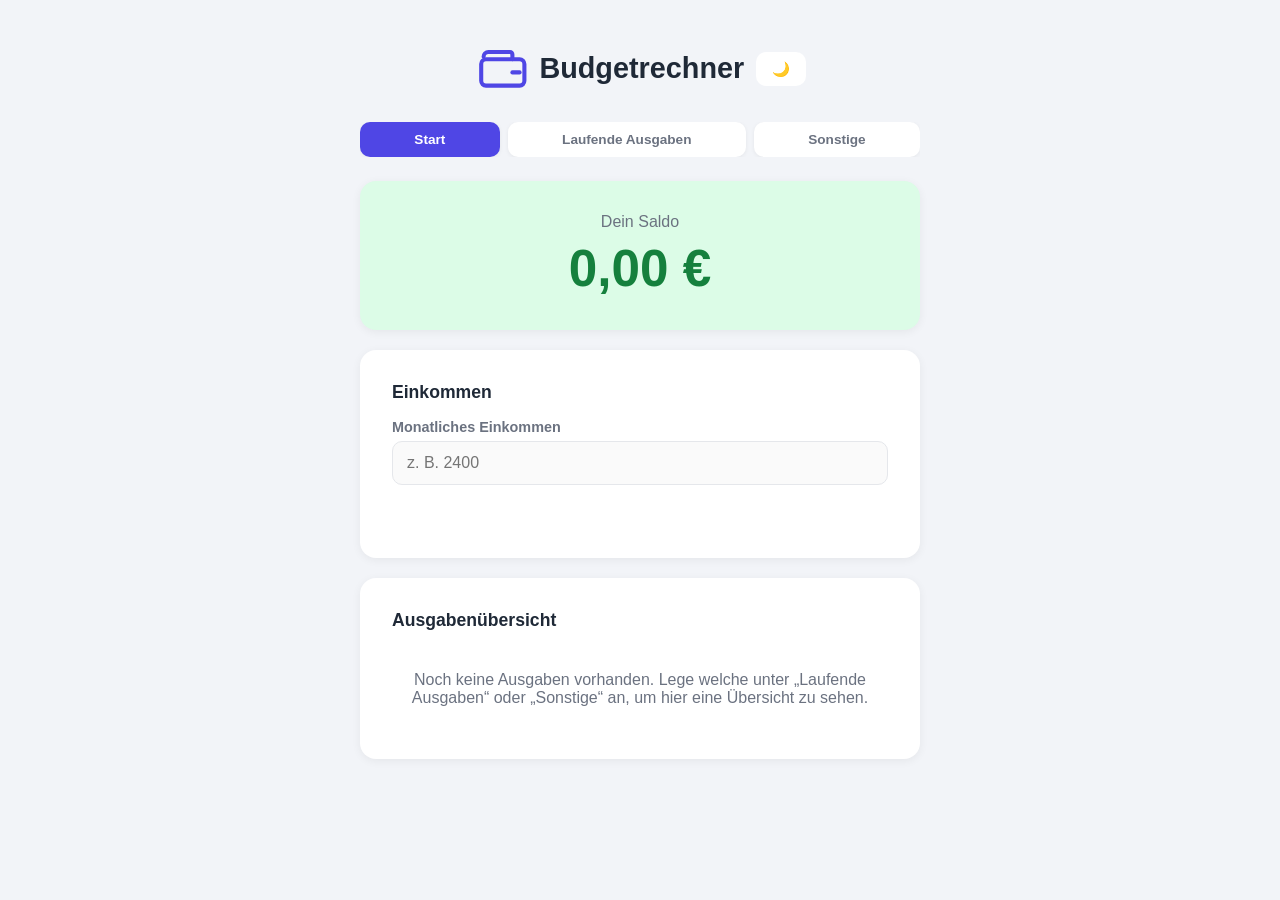
==== index.html @ 54e15be7 "Add files via upload" ====
<!DOCTYPE html>
<html lang="de">
<head>
  <meta charset="UTF-8">
  <meta name="viewport" content="width=device-width, initial-scale=1.0">
  <title>Budgetrechner</title>
  <link rel="stylesheet" href="style.css">
</head>
<body>

  <div class="container">
    <div class="kopfzeile">
      <h1>
        <span class="icon-wallet" aria-hidden="true">
          <svg viewBox="0 0 24 24" fill="none" stroke="currentColor" stroke-width="1.7" stroke-linecap="round" stroke-linejoin="round">
            <path d="M4 7a2 2 0 0 1 2-2h9a1 1 0 0 1 1 1v2"/>
            <rect x="3" y="8" width="18" height="11" rx="2"/>
            <path d="M16 13.5h3"/>
          </svg>
        </span>
        Budgetrechner
      </h1>
      <button type="button" id="modus-umschalten" class="btn btn-modus" title="Dunkelmodus umschalten">🌙</button>
    </div>

    <!-- ================= NAVIGATION ================= -->
    <nav class="nav-leiste">
      <a class="nav-link" href="index.html">Start</a>
      <a class="nav-link" href="kategorien.html">Laufende Ausgaben</a>
      <a class="nav-link" href="sonstige.html">Sonstige</a>
    </nav>

    <!-- ================= SALDO-KARTE ================= -->
    <!-- Zeigt das Ergebnis (Einkommen minus ALLE Ausgaben aller Kategorien) an -->
    <section class="karte saldo-karte" id="saldo-karte">
      <p class="saldo-label">Dein Saldo</p>
      <p class="saldo-betrag" id="saldo-anzeige">0,00 €</p>
    </section>

    <!-- ================= EINKOMMEN-KARTE ================= -->
    <section class="karte">
      <h2>Einkommen</h2>
      <div class="feld-gruppe">
        <label for="einkommen-input">Monatliches Einkommen</label>
        <input
          type="text"
          id="einkommen-input"
          placeholder="z. B. 2400"
          inputmode="decimal"
          autocomplete="off"
        >
        <p class="fehler-text" id="einkommen-fehler"></p>
      </div>
    </section>

    <!-- ================= DIAGRAMM-KARTE ================= -->
    <!-- Balkendiagramm ohne externe Bibliothek: ein Balken pro Kategorie mit
         Ausgaben (plus "Sonstige"), größter Betrag links, kleinster rechts -->
    <section class="karte diagramm-karte">
      <h2>Ausgabenübersicht</h2>
      <div class="diagramm-flaeche" id="diagramm-flaeche"></div>
      <p class="leer-hinweis" id="diagramm-leer-hinweis">
        Noch keine Ausgaben vorhanden. Lege welche unter „Laufende Ausgaben“
        oder „Sonstige“ an, um hier eine Übersicht zu sehen.
      </p>
    </section>
  </div>

  <script src="script.js"></script>
</body>
</html>
---- style.css ----
/* ===================================================
   GRUNDEINSTELLUNGEN & FARBVARIABLEN
   =================================================== */
:root {
  --farbe-hintergrund: #f2f4f8;
  --farbe-karte: #ffffff;
  --farbe-text: #1f2937;
  --farbe-text-hell: #6b7280;
  --farbe-primary: #4f46e5;
  --farbe-primary-dunkel: #4338ca;
  --farbe-positiv: #15803d;
  --farbe-positiv-hintergrund: #dcfce7;
  --farbe-negativ: #b91c1c;
  --farbe-negativ-hintergrund: #fee2e2;
  --farbe-fehler: #dc2626;
  --farbe-rand: #e5e7eb;
  --farbe-eingabe-bg: #fafafa;
  --farbe-eingabe-bg-fokus: #ffffff;
  --farbe-neutral-bg: #f3f4f6;
  --schatten-farbe: rgba(0, 0, 0, 0.06);
  --radius: 16px;
}

/* Dunkelmodus: überschreibt einfach dieselben Variablen mit anderen Werten.
   Dadurch muss der Rest der CSS-Datei gar nicht angepasst werden. */
body.dunkel-modus {
  --farbe-hintergrund: #0f172a;
  --farbe-karte: #1e293b;
  --farbe-text: #f1f5f9;
  --farbe-text-hell: #94a3b8;
  --farbe-primary: #6366f1;
  --farbe-primary-dunkel: #818cf8;
  --farbe-positiv: #4ade80;
  --farbe-positiv-hintergrund: #14532d;
  --farbe-negativ: #f87171;
  --farbe-negativ-hintergrund: #7f1d1d;
  --farbe-fehler: #f87171;
  --farbe-rand: #334155;
  --farbe-eingabe-bg: #0f172a;
  --farbe-eingabe-bg-fokus: #111827;
  --farbe-neutral-bg: #334155;
  --schatten-farbe: rgba(0, 0, 0, 0.4);
}

* {
  box-sizing: border-box;
}

body {
  margin: 0;
  padding: 24px 16px 60px;
  font-family: "Segoe UI", Roboto, Helvetica, Arial, sans-serif;
  background: var(--farbe-hintergrund);
  color: var(--farbe-text);
  transition: background-color 0.2s ease, color 0.2s ease;
}

.kopfzeile {
  display: flex;
  align-items: center;
  justify-content: center;
  gap: 12px;
  margin-bottom: 24px;
}

.kopfzeile h1 {
  margin: 0;
}

.btn-modus {
  background: var(--farbe-karte);
  border: 1px solid var(--farbe-rand);
  font-size: 1.2rem;
  line-height: 1;
  padding: 8px 12px;
  border-radius: 50%;
}

/* ===================================================
   NAVIGATIONSLEISTE (auf allen 3 Seiten gleich)
   =================================================== */
.nav-leiste {
  display: flex;
  gap: 8px;
  margin-bottom: 24px;
  overflow-x: auto;
}

.nav-link {
  flex: 1 1 auto;
  text-align: center;
  white-space: nowrap;
  padding: 10px 14px;
  border-radius: 10px;
  background: var(--farbe-karte);
  color: var(--farbe-text-hell);
  text-decoration: none;
  font-size: 0.85rem;
  font-weight: 600;
  box-shadow: 0 1px 4px var(--schatten-farbe);
}

.nav-link.aktiv {
  background: var(--farbe-primary);
  color: #fff;
}

.container {
  max-width: 560px;
  margin: 0 auto;
}

h1 {
  display: flex;
  align-items: center;
  justify-content: center;
  gap: 8px;
  text-align: center;
  font-size: 1.8rem;
  margin: 0;
}

/* Minimalistisches Wallet-Symbol in der Kopfzeile, ca. doppelt so groß wie
   der vorherige Emoji-Text (1.8rem), Farbe folgt der Akzentfarbe der App. */
.icon-wallet {
  display: inline-flex;
  flex-shrink: 0;
  width: 3.6rem;
  height: 3.6rem;
  color: var(--farbe-primary);
}

.icon-wallet svg {
  width: 100%;
  height: 100%;
}

h2 {
  font-size: 1.1rem;
  margin: 0 0 16px;
  color: var(--farbe-text);
}

/* ===================================================
   KARTEN (allgemeines Container-Design)
   =================================================== */
.karte {
  background: var(--farbe-karte);
  border-radius: var(--radius);
  padding: 24px;
  margin-bottom: 20px;
  box-shadow: 0 2px 10px var(--schatten-farbe);
}

/* ===================================================
   SALDO-KARTE
   =================================================== */
.saldo-karte {
  text-align: center;
  transition: background-color 0.2s ease;
}

.saldo-label {
  margin: 0 0 8px;
  font-size: 1rem;
  color: var(--farbe-text-hell);
}

.saldo-betrag {
  margin: 0;
  font-size: 2.6rem;
  font-weight: 700;
}

/* Farbige Zustände, werden per JavaScript per Klasse gesetzt */
.saldo-karte.positiv .saldo-betrag {
  color: var(--farbe-positiv);
}
.saldo-karte.positiv {
  background: var(--farbe-positiv-hintergrund);
}

.saldo-karte.negativ .saldo-betrag {
  color: var(--farbe-negativ);
}
.saldo-karte.negativ {
  background: var(--farbe-negativ-hintergrund);
}

/* ===================================================
   FORMULARE / EINGABEFELDER
   =================================================== */
.feld-gruppe {
  margin-bottom: 16px;
}

.feld-gruppe:last-of-type {
  margin-bottom: 20px;
}

label {
  display: block;
  margin-bottom: 6px;
  font-size: 0.9rem;
  font-weight: 600;
  color: var(--farbe-text-hell);
}

input[type="text"] {
  width: 100%;
  padding: 12px 14px;
  font-size: 1rem;
  border: 1px solid var(--farbe-rand);
  border-radius: 10px;
  background: var(--farbe-eingabe-bg);
  color: var(--farbe-text);
}

input[type="text"]:focus {
  outline: none;
  border-color: var(--farbe-primary);
  background: var(--farbe-eingabe-bg-fokus);
}

.fehler-text {
  min-height: 1.1em;
  margin: 6px 0 0;
  font-size: 0.85rem;
  color: var(--farbe-fehler);
}

/* ===================================================
   BUTTONS
   =================================================== */
.btn {
  cursor: pointer;
  border: none;
  border-radius: 10px;
  padding: 10px 16px;
  font-size: 0.9rem;
  font-weight: 600;
  transition: opacity 0.15s ease;
}

.btn:hover {
  opacity: 0.85;
}

.btn-primary {
  width: 100%;
  padding: 14px;
  font-size: 1rem;
  background: var(--farbe-primary);
  color: #fff;
}

.btn-primary:hover {
  background: var(--farbe-primary-dunkel);
  opacity: 1;
}

.btn-bearbeiten {
  background: #e0e7ff;
  color: var(--farbe-primary-dunkel);
}

.btn-loeschen {
  background: var(--farbe-negativ-hintergrund);
  color: var(--farbe-negativ);
}

.btn-speichern {
  background: var(--farbe-positiv-hintergrund);
  color: var(--farbe-positiv);
}

.btn-abbrechen {
  background: var(--farbe-neutral-bg);
  color: var(--farbe-text-hell);
}

/* ===================================================
   AUSGABEN-LISTE
   =================================================== */
.ausgaben-liste {
  list-style: none;
  margin: 0;
  padding: 0;
}

.ausgabe-eintrag {
  display: flex;
  align-items: center;
  justify-content: space-between;
  flex-wrap: wrap;
  gap: 10px;
  padding: 14px 0;
  border-bottom: 1px solid var(--farbe-rand);
}

.ausgabe-eintrag:last-child {
  border-bottom: none;
}

.ausgabe-name {
  font-weight: 600;
  flex: 1 1 auto;
  min-width: 100px;
}

.ausgabe-betrag {
  font-weight: 600;
  color: var(--farbe-text-hell);
  margin-right: 8px;
}

.ausgabe-buttons {
  display: flex;
  gap: 8px;
}

.leer-hinweis {
  display: none; /* wird per JavaScript ein-/ausgeblendet */
  text-align: center;
  color: var(--farbe-text-hell);
  padding: 20px 0;
  margin: 0;
}

/* Bearbeiten-Modus eines Ausgaben-Eintrags */
.ausgabe-bearbeiten {
  display: flex;
  flex-wrap: wrap;
  gap: 8px;
  width: 100%;
}

.ausgabe-bearbeiten input[type="text"] {
  flex: 1 1 120px;
}

.edit-fehler {
  width: 100%;
}

/* ===================================================
   KATEGORIE-KARTEN (kategorien.html & sonstige.html)
   =================================================== */
.kategorie-kopf {
  display: flex;
  align-items: baseline;
  justify-content: space-between;
  flex-wrap: wrap;
  gap: 8px;
  margin-bottom: 16px;
}

.kategorie-kopf h2 {
  margin: 0;
}

.kategorie-zwischensumme {
  margin: 0;
  font-size: 0.9rem;
  color: var(--farbe-text-hell);
}

.zwischensumme-betrag {
  font-weight: 700;
  color: var(--farbe-text);
}

/* ===================================================
   BALKENDIAGRAMM (Startseite, ohne externe Bibliothek)
   =================================================== */
.diagramm-flaeche {
  display: flex;
  align-items: flex-end;
  gap: 16px;
  overflow-x: auto;
  padding-bottom: 4px;
}

.balken-spalte {
  display: flex;
  flex-direction: column;
  align-items: center;
  flex: 1 1 64px;
  min-width: 64px;
}

.balken-huelle {
  display: flex;
  align-items: flex-end;
  height: 180px;
  width: 100%;
}

.balken {
  width: 100%;
  min-height: 4px;
  background: var(--farbe-primary);
  border-radius: 8px 8px 0 0;
  transition: height 0.3s ease;
}

.balken-wert {
  margin-bottom: 6px;
  font-size: 0.75rem;
  font-weight: 700;
  white-space: nowrap;
}

.balken-label {
  margin-top: 8px;
  font-size: 0.8rem;
  color: var(--farbe-text-hell);
  text-align: center;
}

/* ===================================================
   RESPONSIVE ANPASSUNGEN (größere Bildschirme)
   =================================================== */
@media (min-width: 600px) {
  body {
    padding: 40px 16px 60px;
  }

  .saldo-betrag {
    font-size: 3.2rem;
  }

  .karte {
    padding: 32px;
  }
}
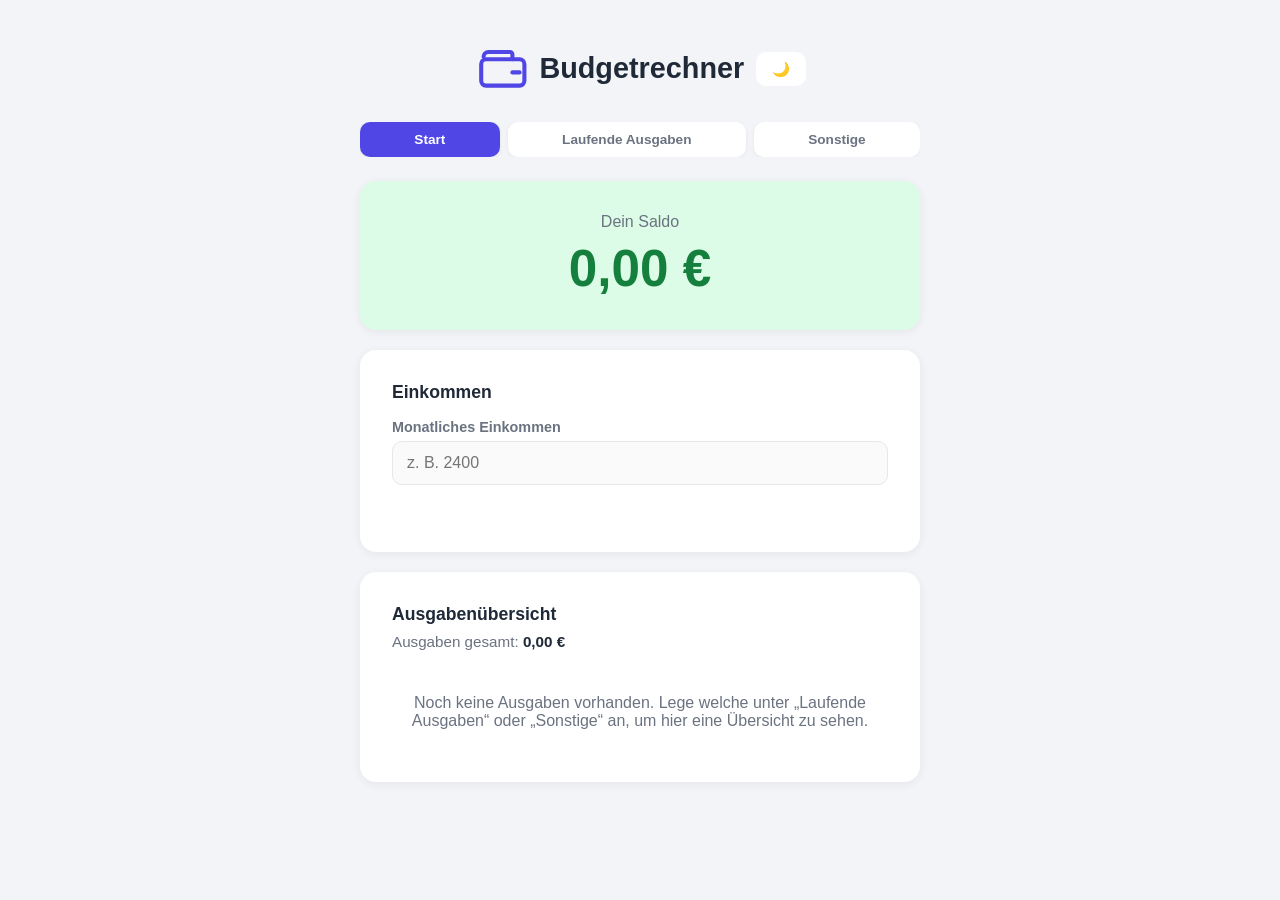
==== commit ed431a22: "Add files via upload Added some new functions" ====
--- a/index.html
+++ b/index.html
@@ -2,6 +2,15 @@
 <html lang="de">
 <head>
   <meta charset="UTF-8">
+  <script>
+    // Verhindert ein kurzes Aufblitzen des Hellmodus beim Laden/Seitenwechsel
+    // im Dunkelmodus: liest den gespeicherten Modus synchron VOR dem ersten
+    // Rendern aus und setzt die Klasse direkt am <html>-Element (das schon
+    // existiert, während <body> hier noch nicht geparst ist).
+    if (localStorage.getItem("budgetrechnerModus") === "dunkel") {
+      document.documentElement.classList.add("dunkel-modus");
+    }
+  </script>
   <meta name="viewport" content="width=device-width, initial-scale=1.0">
   <title>Budgetrechner</title>
   <link rel="stylesheet" href="style.css">
@@ -58,6 +67,7 @@
          Ausgaben (plus "Sonstige"), größter Betrag links, kleinster rechts -->
     <section class="karte diagramm-karte">
       <h2>Ausgabenübersicht</h2>
+      <p class="ausgaben-gesamt">Ausgaben gesamt: <span id="ausgaben-gesamt-betrag">0,00 €</span></p>
       <div class="diagramm-flaeche" id="diagramm-flaeche"></div>
       <p class="leer-hinweis" id="diagramm-leer-hinweis">
         Noch keine Ausgaben vorhanden. Lege welche unter „Laufende Ausgaben“
--- a/style.css
+++ b/style.css
@@ -22,8 +22,10 @@
 }
 
 /* Dunkelmodus: überschreibt einfach dieselben Variablen mit anderen Werten.
-   Dadurch muss der Rest der CSS-Datei gar nicht angepasst werden. */
-body.dunkel-modus {
+   Dadurch muss der Rest der CSS-Datei gar nicht angepasst werden.
+   Die Klasse sitzt am <html>-Element (nicht am <body>), damit ein Inline-
+   Skript im <head> sie schon vor dem ersten Rendern setzen kann. */
+html.dunkel-modus {
   --farbe-hintergrund: #0f172a;
   --farbe-karte: #1e293b;
   --farbe-text: #f1f5f9;
@@ -229,6 +231,42 @@
   color: var(--farbe-fehler);
 }
 
+.erfolg-text {
+  min-height: 1.1em;
+  margin: 6px 0 0;
+  font-size: 0.85rem;
+  color: var(--farbe-positiv);
+}
+
+.fehler-text:empty,
+.erfolg-text:empty {
+  margin: 0;
+}
+
+textarea {
+  width: 100%;
+  padding: 12px 14px;
+  font-size: 0.85rem;
+  font-family: "Consolas", "SFMono-Regular", Menlo, monospace;
+  border: 1px solid var(--farbe-rand);
+  border-radius: 10px;
+  background: var(--farbe-eingabe-bg);
+  color: var(--farbe-text);
+  resize: vertical;
+}
+
+textarea:focus {
+  outline: none;
+  border-color: var(--farbe-primary);
+  background: var(--farbe-eingabe-bg-fokus);
+}
+
+input[type="file"] {
+  width: 100%;
+  font-size: 0.85rem;
+  color: var(--farbe-text-hell);
+}
+
 /* ===================================================
    BUTTONS
    =================================================== */
@@ -279,6 +317,14 @@
   color: var(--farbe-text-hell);
 }
 
+.btn-warnung {
+  width: 100%;
+  padding: 14px;
+  font-size: 1rem;
+  background: var(--farbe-negativ-hintergrund);
+  color: var(--farbe-negativ);
+}
+
 /* ===================================================
    AUSGABEN-LISTE
    =================================================== */
@@ -371,6 +417,180 @@
 }
 
 /* ===================================================
+   EXPORT / IMPORT (kategorien.html)
+   =================================================== */
+.hinweis-text {
+  margin: 0 0 16px;
+  font-size: 0.9rem;
+  color: var(--farbe-text-hell);
+}
+
+.export-import-buttons {
+  display: flex;
+  flex-wrap: wrap;
+  gap: 10px;
+  margin-bottom: 4px;
+}
+
+.export-import-buttons .btn {
+  flex: 1 1 180px;
+}
+
+.export-text-bereich {
+  margin-top: 16px;
+}
+
+.trenner {
+  border: none;
+  border-top: 1px solid var(--farbe-rand);
+  margin: 20px 0;
+}
+
+.oder-trenner {
+  text-align: center;
+  font-size: 0.85rem;
+  color: var(--farbe-text-hell);
+  margin: 4px 0 16px;
+}
+
+/* ===================================================
+   ÜBERSICHTSTABELLE (kategorien.html & sonstige.html)
+   =================================================== */
+.tabelle-wrapper {
+  /* Sicherheitsnetz gegen seitliches Überlaufen auf sehr schmalen Displays;
+     bei zwei schlanken Spalten sollte dies im Normalfall nie greifen. */
+  overflow-x: auto;
+}
+
+.uebersicht-tabelle {
+  width: 100%;
+  border-collapse: collapse;
+  font-size: 0.9rem;
+}
+
+.uebersicht-tabelle td,
+.uebersicht-tabelle th {
+  padding: 10px 4px;
+  text-align: left;
+  border-bottom: 1px solid var(--farbe-rand);
+}
+
+.uebersicht-tabelle td:last-child,
+.uebersicht-tabelle th:last-child {
+  text-align: right;
+  white-space: nowrap;
+  font-weight: 600;
+}
+
+.uebersicht-gruppen-zeile th {
+  background: var(--farbe-neutral-bg);
+  font-weight: 700;
+  border-bottom: 1px solid var(--farbe-rand);
+}
+
+.uebersicht-gruppen-zeile:not(:first-child) th {
+  border-top: 2px solid var(--farbe-rand);
+}
+
+/* ===================================================
+   AUSGABEN GESAMT (Startseite, über dem Balkendiagramm)
+   =================================================== */
+.ausgaben-gesamt {
+  margin: -8px 0 20px;
+  font-size: 0.95rem;
+  color: var(--farbe-text-hell);
+}
+
+.ausgaben-gesamt span {
+  font-weight: 700;
+  color: var(--farbe-text);
+}
+
+/* ===================================================
+   HORIZONTALES BALKENDIAGRAMM (in jeder Kategorie-Karte)
+   =================================================== */
+.kategorie-balken {
+  display: none; /* wird per JavaScript ein-/ausgeblendet */
+  flex-direction: column;
+  gap: 12px;
+  margin-bottom: 20px;
+}
+
+.hbalken-zeile {
+  display: flex;
+  flex-direction: column;
+  gap: 4px;
+}
+
+.hbalken-info {
+  display: flex;
+  align-items: baseline;
+  justify-content: space-between;
+  gap: 8px;
+  font-size: 0.85rem;
+}
+
+.hbalken-label {
+  font-weight: 600;
+  overflow-wrap: anywhere;
+}
+
+.hbalken-wert {
+  color: var(--farbe-text-hell);
+  font-weight: 600;
+  white-space: nowrap;
+}
+
+.hbalken-huelle {
+  width: 100%;
+  height: 12px;
+  background: var(--farbe-neutral-bg);
+  border-radius: 6px;
+  overflow: hidden;
+}
+
+.hbalken {
+  height: 100%;
+  min-width: 4px;
+  background: var(--farbe-primary);
+  border-radius: 6px;
+  transition: width 0.3s ease;
+}
+
+/* ===================================================
+   EIN-/AUSKLAPPBARER BEREICH (Formular + Liste) in jeder Ausgaben-Karte
+   Standardmäßig eingeklappt, damit die Kachel im Alltag kompakt bleibt.
+   =================================================== */
+.kategorie-umschalten {
+  width: 100%;
+  display: flex;
+  align-items: center;
+  justify-content: center;
+  gap: 8px;
+  background: var(--farbe-neutral-bg);
+  color: var(--farbe-text);
+  margin-bottom: 4px;
+}
+
+.umschalten-pfeil {
+  display: inline-block;
+  transition: transform 0.2s ease;
+}
+
+.kategorie-umschalten[aria-expanded="true"] .umschalten-pfeil {
+  transform: rotate(180deg);
+}
+
+.kategorie-details {
+  display: none;
+  margin-top: 16px;
+}
+
+.kategorie-details.offen {
+  display: block;
+}
+
+/* ===================================================
    BALKENDIAGRAMM (Startseite, ohne externe Bibliothek)
    =================================================== */
 .diagramm-flaeche {
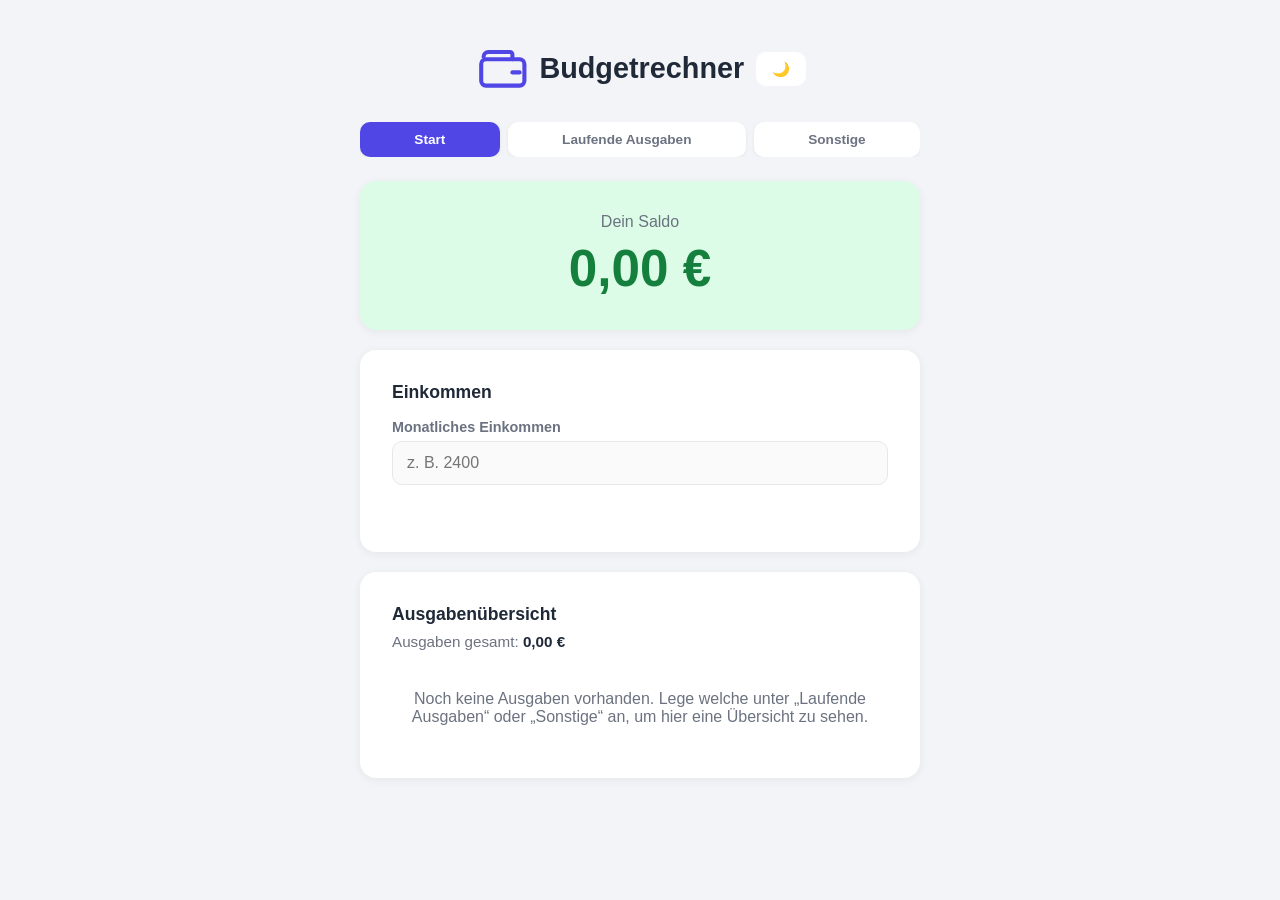
==== commit 85c0ef9e: "Add files via upload" ====
--- a/index.html
+++ b/index.html
@@ -11,9 +11,13 @@
       document.documentElement.classList.add("dunkel-modus");
     }
   </script>
-  <meta name="viewport" content="width=device-width, initial-scale=1.0">
+  <meta name="viewport" content="width=device-width, initial-scale=1.0, viewport-fit=cover">
+  <meta name="apple-mobile-web-app-capable" content="yes">
+  <meta name="mobile-web-app-capable" content="yes">
+  <meta name="apple-mobile-web-app-status-bar-style" content="black-translucent">
   <title>Budgetrechner</title>
   <link rel="stylesheet" href="style.css">
+  <link rel="apple-touch-icon" href="icon-180.png">
 </head>
 <body>
 
@@ -63,8 +67,9 @@
     </section>
 
     <!-- ================= DIAGRAMM-KARTE ================= -->
-    <!-- Balkendiagramm ohne externe Bibliothek: ein Balken pro Kategorie mit
-         Ausgaben (plus "Sonstige"), größter Betrag links, kleinster rechts -->
+    <!-- Tortendiagramm ohne externe Bibliothek (SVG): ein Kreissegment pro
+         Kategorie mit Ausgaben (plus "Sonstige") plus Legende, größter
+         Anteil zuerst. Baut sich nur beim ersten Laden der Seite animiert auf. -->
     <section class="karte diagramm-karte">
       <h2>Ausgabenübersicht</h2>
       <p class="ausgaben-gesamt">Ausgaben gesamt: <span id="ausgaben-gesamt-betrag">0,00 €</span></p>
--- a/style.css
+++ b/style.css
@@ -19,6 +19,18 @@
   --farbe-neutral-bg: #f3f4f6;
   --schatten-farbe: rgba(0, 0, 0, 0.06);
   --radius: 16px;
+
+  /* Feste kategoriale Farbpalette fürs Tortendiagramm, in derselben
+     Reihenfolge wie KATEGORIEN in script.js (+ "Sonstige" als 8. Farbe).
+     Farbe hängt an der Kategorie, nicht an ihrer Größe/Position. */
+  --torte-farbe-1: #4d7ea8;
+  --torte-farbe-2: #3f9678;
+  --torte-farbe-3: #c9922f;
+  --torte-farbe-4: #5a8a52;
+  --torte-farbe-5: #6b5b95;
+  --torte-farbe-6: #b85c5c;
+  --torte-farbe-7: #c17a94;
+  --torte-farbe-8: #c17847;
 }
 
 /* Dunkelmodus: überschreibt einfach dieselben Variablen mit anderen Werten.
@@ -42,6 +54,15 @@
   --farbe-eingabe-bg-fokus: #111827;
   --farbe-neutral-bg: #334155;
   --schatten-farbe: rgba(0, 0, 0, 0.4);
+
+  --torte-farbe-1: #5f97c9;
+  --torte-farbe-2: #4aab8a;
+  --torte-farbe-3: #d1a151;
+  --torte-farbe-4: #6a9a63;
+  --torte-farbe-5: #8577ad;
+  --torte-farbe-6: #c97272;
+  --torte-farbe-7: #cf8ea6;
+  --torte-farbe-8: #cf8a5c;
 }
 
 * {
@@ -50,7 +71,12 @@
 
 body {
   margin: 0;
-  padding: 24px 16px 60px;
+  /* Zusätzlich zu den festen Werten die Safe-Area-Insets (Notch/Statusleiste,
+     Home-Indicator) addieren – wichtig im Vollbildmodus (siehe apple-mobile-
+     web-app-status-bar-style "black-translucent" im <head>), damit Kopfzeile
+     und unterster Inhalt nicht verdeckt werden. Auf Geräten ohne Notch ist
+     env(...) einfach 0, ändert also nichts am bisherigen Aussehen. */
+  padding: calc(24px + env(safe-area-inset-top)) calc(16px + env(safe-area-inset-right)) calc(60px + env(safe-area-inset-bottom)) calc(16px + env(safe-area-inset-left));
   font-family: "Segoe UI", Roboto, Helvetica, Arial, sans-serif;
   background: var(--farbe-hintergrund);
   color: var(--farbe-text);
@@ -475,8 +501,11 @@
   border-bottom: 1px solid var(--farbe-rand);
 }
 
-.uebersicht-tabelle td:last-child,
-.uebersicht-tabelle th:last-child {
+/* Zahlen-Spalten (Monat, ggf. Jahr) rechtsbündig – per Klasse statt :last-child,
+   damit dieselbe Regel für die 2-spaltige (sonstige.html) UND die 3-spaltige
+   (kategorien.html) Tabelle funktioniert. */
+.uebersicht-tabelle td.spalte-zahl,
+.uebersicht-tabelle th.spalte-zahl {
   text-align: right;
   white-space: nowrap;
   font-weight: 600;
@@ -591,51 +620,85 @@
 }
 
 /* ===================================================
-   BALKENDIAGRAMM (Startseite, ohne externe Bibliothek)
+   TORTENDIAGRAMM (Startseite, ohne externe Bibliothek)
    =================================================== */
 .diagramm-flaeche {
-  display: flex;
-  align-items: flex-end;
-  gap: 16px;
-  overflow-x: auto;
-  padding-bottom: 4px;
-}
-
-.balken-spalte {
   display: flex;
   flex-direction: column;
   align-items: center;
-  flex: 1 1 64px;
-  min-width: 64px;
-}
-
-.balken-huelle {
-  display: flex;
-  align-items: flex-end;
-  height: 180px;
-  width: 100%;
-}
-
-.balken {
-  width: 100%;
-  min-height: 4px;
-  background: var(--farbe-primary);
-  border-radius: 8px 8px 0 0;
-  transition: height 0.3s ease;
-}
-
-.balken-wert {
-  margin-bottom: 6px;
-  font-size: 0.75rem;
-  font-weight: 700;
+  gap: 20px;
+}
+
+.torte-svg {
+  width: 100%;
+  max-width: 220px;
+  height: auto;
+}
+
+.torte-segment {
+  stroke: var(--farbe-karte);
+  stroke-width: 2;
+}
+
+.torte-legende {
+  list-style: none;
+  margin: 0;
+  padding: 0;
+  width: 100%;
+  display: flex;
+  flex-direction: column;
+  gap: 10px;
+}
+
+.torte-legende-eintrag {
+  display: flex;
+  align-items: baseline;
+  gap: 10px;
+  font-size: 0.85rem;
+}
+
+.torte-punkt {
+  flex-shrink: 0;
+  width: 12px;
+  height: 12px;
+  border-radius: 50%;
+  align-self: center;
+}
+
+.torte-name {
+  font-weight: 600;
+  flex: 1 1 auto;
+  min-width: 60px;
+  overflow-wrap: anywhere;
+}
+
+.torte-betrag {
+  font-weight: 600;
   white-space: nowrap;
 }
 
-.balken-label {
-  margin-top: 8px;
-  font-size: 0.8rem;
-  color: var(--farbe-text-hell);
-  text-align: center;
+.torte-prozent {
+  color: var(--farbe-text-hell);
+  white-space: nowrap;
+  min-width: 3.4em;
+  text-align: right;
+}
+
+/* Größere Bildschirme: Torte links, Legende rechts daneben */
+@media (min-width: 600px) {
+  .diagramm-flaeche {
+    flex-direction: row;
+    align-items: center;
+  }
+
+  .torte-svg {
+    flex: 0 0 auto;
+    width: 200px;
+  }
+
+  .torte-legende {
+    flex: 1 1 auto;
+  }
 }
 
 /* ===================================================
@@ -643,7 +706,7 @@
    =================================================== */
 @media (min-width: 600px) {
   body {
-    padding: 40px 16px 60px;
+    padding: calc(40px + env(safe-area-inset-top)) calc(16px + env(safe-area-inset-right)) calc(60px + env(safe-area-inset-bottom)) calc(16px + env(safe-area-inset-left));
   }
 
   .saldo-betrag {
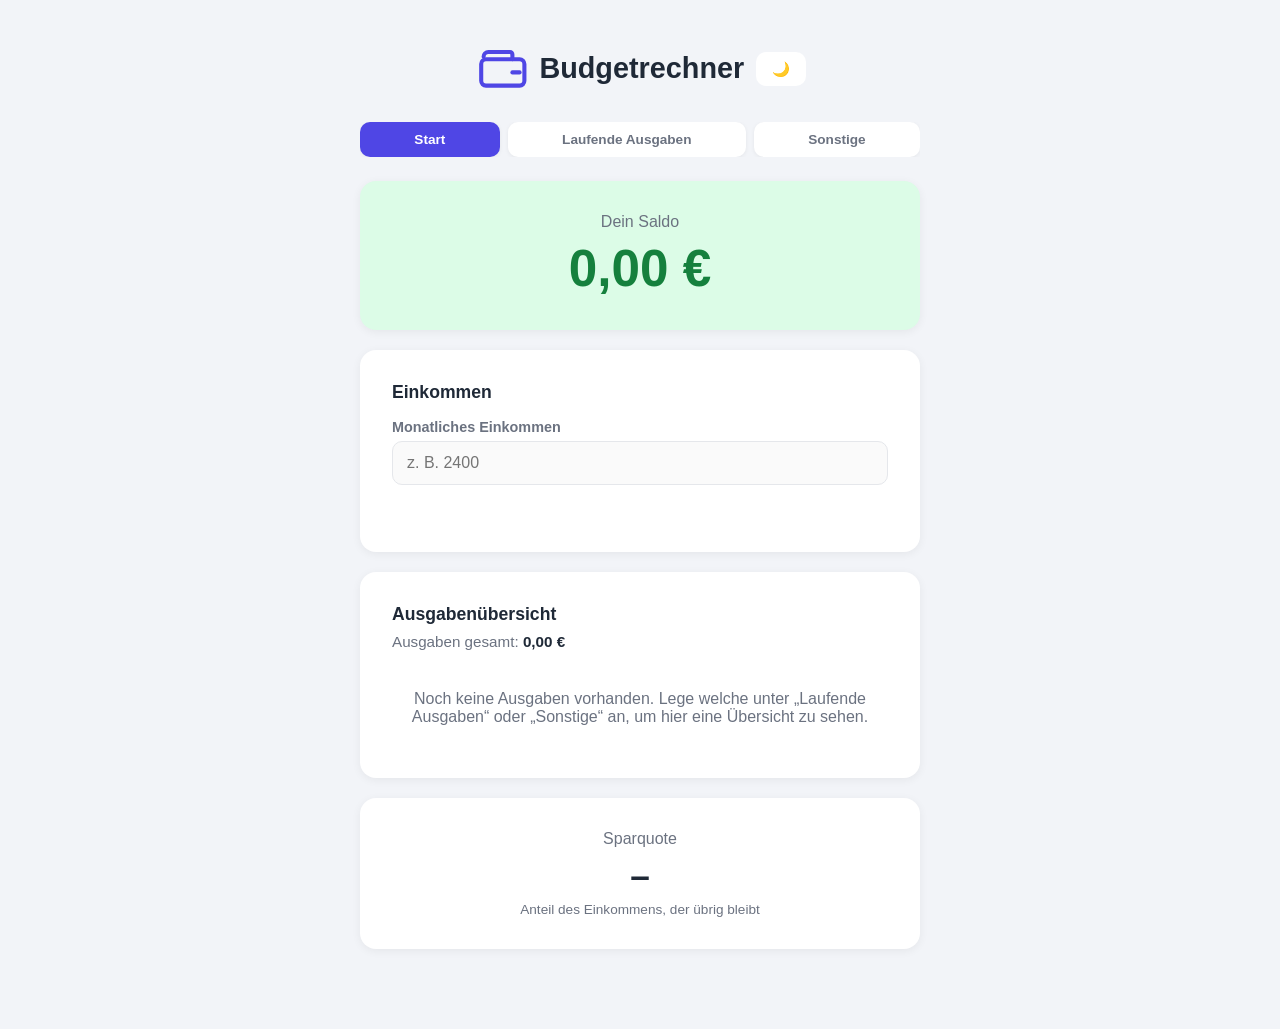
==== commit d68de2aa: "Add files via upload" ====
--- a/index.html
+++ b/index.html
@@ -79,6 +79,16 @@
         oder „Sonstige“ an, um hier eine Übersicht zu sehen.
       </p>
     </section>
+
+    <!-- ================= SPARQUOTE-KARTE ================= -->
+    <!-- Zeigt, welcher Anteil des Einkommens nach Abzug ALLER Ausgaben übrig
+         bleibt. Wird von script.js (rendereSparquote) zusammen mit dem Saldo
+         aktualisiert. -->
+    <section class="karte sparquote-karte" id="sparquote-karte">
+      <p class="saldo-label">Sparquote</p>
+      <p class="sparquote-wert" id="sparquote-anzeige">–</p>
+      <p class="sparquote-hinweis">Anteil des Einkommens, der übrig bleibt</p>
+    </section>
   </div>
 
   <script src="script.js"></script>
--- a/style.css
+++ b/style.css
@@ -216,6 +216,34 @@
 }
 
 /* ===================================================
+   SPARQUOTE-KARTE (Startseite)
+   =================================================== */
+.sparquote-karte {
+  text-align: center;
+}
+
+.sparquote-wert {
+  margin: 0;
+  font-size: 2.2rem;
+  font-weight: 700;
+  color: var(--farbe-text);
+}
+
+.sparquote-karte.positiv .sparquote-wert {
+  color: var(--farbe-positiv);
+}
+
+.sparquote-karte.negativ .sparquote-wert {
+  color: var(--farbe-negativ);
+}
+
+.sparquote-hinweis {
+  margin: 6px 0 0;
+  font-size: 0.85rem;
+  color: var(--farbe-text-hell);
+}
+
+/* ===================================================
    FORMULARE / EINGABEFELDER
    =================================================== */
 .feld-gruppe {
@@ -521,6 +549,24 @@
   border-top: 2px solid var(--farbe-rand);
 }
 
+.uebersicht-gesamt-zeile th {
+  border-top: 2px solid var(--farbe-text);
+  font-weight: 700;
+}
+
+/* ===================================================
+   PDF-EXPORT-BUTTON (kategorien.html)
+   =================================================== */
+.btn-pdf-export {
+  margin-bottom: 16px;
+}
+
+/* Nur beim Drucken sichtbarer Kopfbereich (Überschrift + Datum), siehe
+   @media print weiter unten. */
+.druck-kopf {
+  display: none;
+}
+
 /* ===================================================
    AUSGABEN GESAMT (Startseite, über dem Balkendiagramm)
    =================================================== */
@@ -717,3 +763,111 @@
     padding: 32px;
   }
 }
+
+/* ===================================================
+   DRUCK-/PDF-ANSICHT (kategorien.html – "Laufende Ausgaben als .pdf
+   exportieren"). Blendet alles bis auf die Übersichtstabelle aus und
+   gestaltet sie als schlichtes, gut lesbares Dokument für A4. Greift nur
+   beim tatsächlichen Drucken (window.print()), die normale Ansicht im
+   Browser bleibt davon unberührt.
+   =================================================== */
+@media print {
+  @page {
+    size: A4;
+    margin: 2cm;
+  }
+
+  body {
+    background: #ffffff;
+    color: #000000;
+    padding: 0;
+  }
+
+  .container {
+    max-width: 100%;
+    margin: 0;
+  }
+
+  /* Alles ausblenden, was für einen Ausdruck der laufenden Ausgaben
+     irrelevant ist: Kopfzeile, Navigation, Saldo/Sparquote/Diagramm,
+     Eingabefelder samt Kategorie-Karten, Export/Import sowie sämtliche
+     Buttons (inkl. des PDF-Export-Buttons selbst). */
+  .kopfzeile,
+  .nav-leiste,
+  .saldo-karte,
+  .sparquote-karte,
+  .diagramm-karte,
+  .ausgaben-karte,
+  #export-import-karte,
+  .btn {
+    display: none !important;
+  }
+
+  /* Nur für den Druck gedachter Kopfbereich wird sichtbar. */
+  .druck-kopf {
+    display: block;
+    margin-bottom: 20px;
+  }
+
+  .druck-titel {
+    margin: 0 0 4px;
+    font-size: 1.6rem;
+    color: #000000;
+  }
+
+  .druck-datum {
+    margin: 0;
+    font-size: 0.95rem;
+    color: #000000;
+  }
+
+  /* Die Übersichtskarte flach und randlos wie ein Dokumentabschnitt statt
+     wie eine Karte darstellen; die eigentliche Überschrift der Karte wird
+     durch ".druck-titel" oben ersetzt. */
+  .uebersicht-karte {
+    background: transparent;
+    box-shadow: none;
+    padding: 0;
+    margin: 0;
+  }
+
+  .uebersicht-karte h2 {
+    display: none;
+  }
+
+  /* Tabelle beim Drucken immer anzeigen, unabhängig vom Auf-/Zugeklappt-
+     Zustand auf dem Bildschirm. */
+  .kategorie-details {
+    display: block !important;
+    margin-top: 0;
+  }
+
+  .leer-hinweis {
+    color: #000000;
+  }
+
+  .uebersicht-tabelle {
+    font-size: 11pt;
+  }
+
+  .uebersicht-tabelle th,
+  .uebersicht-tabelle td {
+    color: #000000;
+    border-bottom: 1px solid #000000;
+    padding: 6px 4px;
+  }
+
+  .uebersicht-gruppen-zeile th {
+    background: #eeeeee;
+    border-top: 1px solid #000000;
+  }
+
+  .uebersicht-gruppen-zeile,
+  .uebersicht-gesamt-zeile {
+    break-inside: avoid;
+  }
+
+  .uebersicht-gesamt-zeile th {
+    border-top: 2px solid #000000;
+  }
+}
